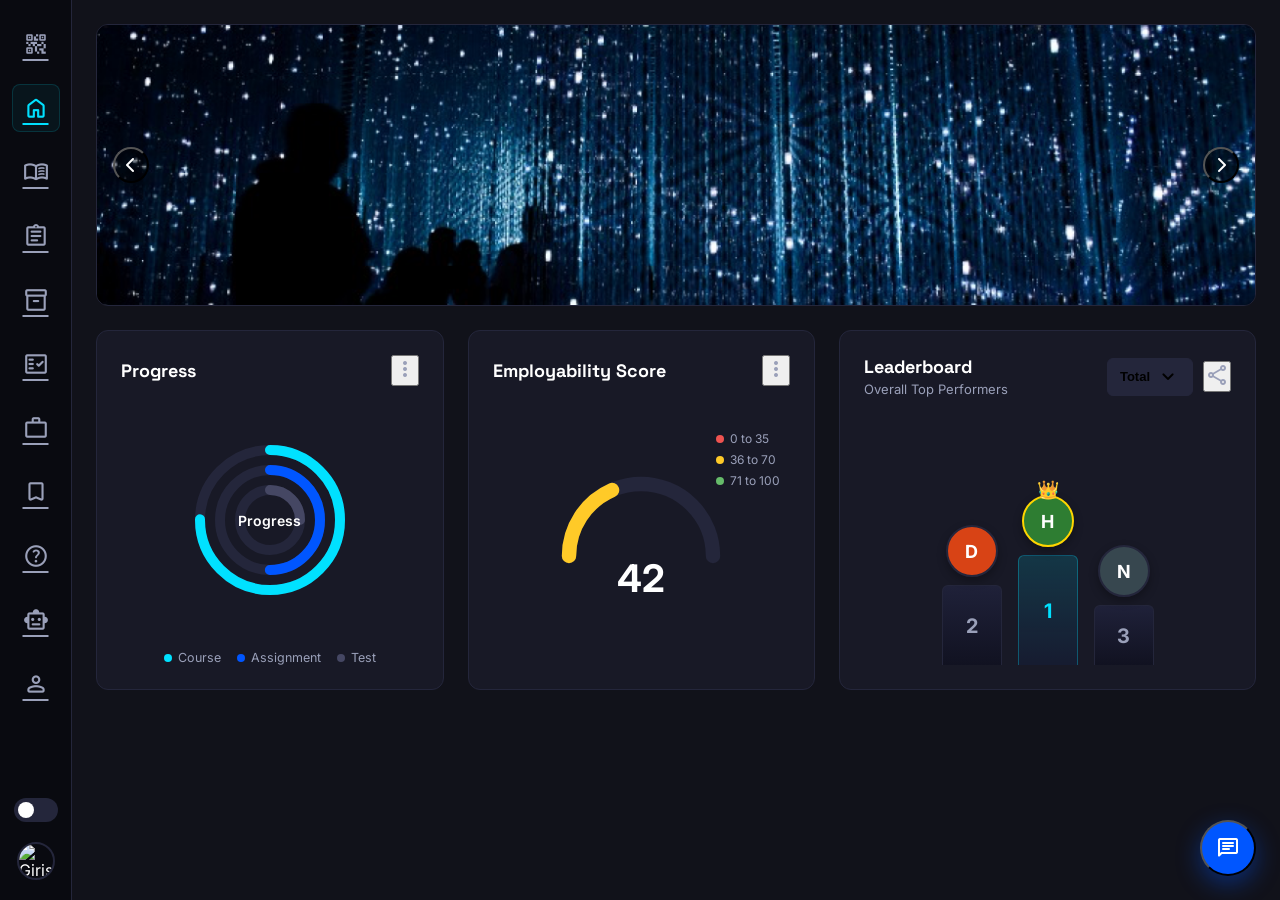
==== dashboard.html @ 03d18e81 "Deployment of tapacademy-clone" ====
<!DOCTYPE html>
<html lang="en">
<head>
    <meta charset="UTF-8">
    <meta name="viewport" content="width=device-width, initial-scale=1.0">
    <meta name="description" content="TAI Platform Student Dashboard Clone - Pixel-close replica.">
    <title>Dashboard | TAI Platform</title>
    <!-- Google Fonts & Material Symbols -->
    <link rel="preconnect" href="https://fonts.googleapis.com">
    <link rel="preconnect" href="https://fonts.gstatic.com" crossorigin>
    <link href="https://fonts.googleapis.com/css2?family=Inter:wght@300;400;500;600;700;800&family=Space+Grotesk:wght@500;700&display=swap" rel="stylesheet">
    <link rel="stylesheet" href="https://fonts.googleapis.com/css2?family=Material+Symbols+Rounded:opsz,wght,FILL,GRAD@20..48,100..700,0..1,-50..200" />
    <!-- FontAwesome for icons -->
    <link rel="stylesheet" href="https://cdnjs.cloudflare.com/ajax/libs/font-awesome/6.4.0/css/all.min.css">
    <style>
        :root {
            --bg-base: #11121a;
            --bg-sidebar: #090a10;
            --bg-card: #181926;
            --border-color: #24263b;
            --text-primary: #ffffff;
            --text-secondary: #9aa0b9;
            --accent-blue: #0056ff;
            --accent-cyan: #00e1ff;
            --accent-gradient: linear-gradient(135deg, #0056ff 0%, #00e1ff 100%);
            --font-sans: 'Inter', sans-serif;
            --font-display: 'Space Grotesk', sans-serif;
            --sidebar-width: 72px;
        }

        * {
            box-sizing: border-box;
            margin: 0;
            padding: 0;
        }

        body {
            background-color: var(--bg-base);
            color: var(--text-primary);
            font-family: var(--font-sans);
            display: flex;
            height: 100vh;
            width: 100vw;
            overflow: hidden;
        }

        /* Vertical Left Sidebar */
        .sidebar {
            width: var(--sidebar-width);
            background-color: var(--bg-sidebar);
            border-right: 1px solid var(--border-color);
            display: flex;
            flex-direction: column;
            align-items: center;
            padding: 20px 0;
            position: fixed;
            top: 0;
            bottom: 0;
            left: 0;
            z-index: 100;
        }

        .sidebar-icons {
            display: flex;
            flex-direction: column;
            gap: 16px;
            align-items: center;
            width: 100%;
        }

        .side-btn {
            width: 48px;
            height: 48px;
            border-radius: 8px;
            display: flex;
            align-items: center;
            justify-content: center;
            color: var(--text-secondary);
            transition: background-color 0.2s, color 0.2s;
            position: relative;
        }

        .side-btn:hover {
            background-color: rgba(255, 255, 255, 0.05);
            color: var(--text-primary);
        }

        .side-btn.active {
            color: var(--accent-cyan);
            background-color: rgba(0, 225, 255, 0.05);
            border: 1px solid rgba(0, 225, 255, 0.15);
        }

        .side-btn span {
            font-size: 26px;
        }

        .sidebar-bottom {
            margin-top: auto;
            display: flex;
            flex-direction: column;
            gap: 20px;
            align-items: center;
            width: 100%;
        }

        /* Toggle Mode Switch */
        .mode-toggle {
            width: 44px;
            height: 24px;
            background-color: #24263b;
            border-radius: 20px;
            position: relative;
            cursor: pointer;
        }

        .mode-toggle::after {
            content: '☀️';
            font-size: 10px;
            position: absolute;
            top: 50%;
            left: 4px;
            transform: translateY(-50%);
            width: 16px;
            height: 16px;
            background-color: #ffffff;
            border-radius: 50%;
            display: flex;
            align-items: center;
            justify-content: center;
            transition: left 0.2s;
        }

        .user-avatar {
            width: 38px;
            height: 38px;
            border-radius: 50%;
            object-fit: cover;
            border: 2px solid var(--border-color);
            cursor: pointer;
        }

        /* Main Workspace Content Area */
        .main-content {
            margin-left: var(--sidebar-width);
            flex: 1;
            height: 100%;
            overflow-y: auto;
            padding: 24px;
            display: flex;
            flex-direction: column;
            gap: 24px;
        }

        /* Banner Slider Block */
        .slider-banner {
            width: 100%;
            border-radius: 12px;
            overflow: hidden;
            border: 1px solid var(--border-color);
            position: relative;
            background-color: #0b0c13;
            cursor: pointer;
        }

        .banner-link-img {
            width: 100%;
            display: block;
            object-fit: cover;
            max-height: 280px;
        }

        /* Custom Navigation Arrows on Banner */
        .slider-arrow {
            position: absolute;
            top: 50%;
            transform: translateY(-50%);
            width: 36px;
            height: 36px;
            background-color: rgba(0, 0, 0, 0.4);
            border-radius: 50%;
            color: #ffffff;
            display: flex;
            align-items: center;
            justify-content: center;
            font-size: 16px;
            z-index: 10;
        }

        .arrow-left { left: 16px; }
        .arrow-right { right: 16px; }

        /* Dashboard Grid Layout */
        .dashboard-grid {
            display: grid;
            grid-template-columns: 1fr 1fr 1.2fr;
            gap: 24px;
            align-items: start;
        }

        /* Card blocks */
        .dashboard-card {
            background-color: var(--bg-card);
            border: 1px solid var(--border-color);
            border-radius: 12px;
            padding: 24px;
            display: flex;
            flex-direction: column;
            height: 360px;
        }

        .card-header-row {
            display: flex;
            justify-content: space-between;
            align-items: center;
            margin-bottom: 20px;
        }

        .card-title {
            font-family: var(--font-display);
            font-size: 18px;
            font-weight: 700;
        }

        .card-subtitle {
            font-size: 13px;
            color: var(--text-secondary);
            margin-top: 4px;
        }

        /* 1. Progress Card Details */
        .progress-visual-wrapper {
            flex: 1;
            display: flex;
            align-items: center;
            justify-content: center;
            position: relative;
        }

        .progress-svg {
            transform: rotate(-90deg);
            width: 160px;
            height: 160px;
        }

        .progress-circle-bg {
            fill: none;
            stroke: #24263b;
            stroke-width: 10;
        }

        .progress-circle-val {
            fill: none;
            stroke-width: 10;
            stroke-linecap: round;
            transition: stroke-dashoffset 1s ease;
        }

        .val-outer { stroke: var(--accent-cyan); }
        .val-middle { stroke: var(--accent-blue); }
        .val-inner { stroke: #454763; }

        .progress-center-text {
            position: absolute;
            font-size: 14px;
            font-weight: 600;
            color: var(--text-primary);
        }

        .progress-legend {
            display: flex;
            justify-content: center;
            gap: 16px;
            font-size: 12.5px;
            color: var(--text-secondary);
            margin-top: 16px;
        }

        .legend-item {
            display: flex;
            align-items: center;
            gap: 6px;
        }

        .legend-dot {
            width: 8px;
            height: 8px;
            border-radius: 50%;
        }

        .dot-outer { background-color: var(--accent-cyan); }
        .dot-middle { background-color: var(--accent-blue); }
        .dot-inner { background-color: #454763; }

        /* 2. Employability Score Gauge */
        .gauge-visual-wrapper {
            flex: 1;
            display: flex;
            flex-direction: column;
            align-items: center;
            justify-content: center;
            position: relative;
        }

        .gauge-svg {
            width: 180px;
            height: 100px;
        }

        .gauge-bg {
            fill: none;
            stroke: #24263b;
            stroke-width: 16;
            stroke-linecap: round;
        }

        .gauge-fill {
            fill: none;
            stroke: var(--accent-blue);
            stroke-width: 16;
            stroke-linecap: round;
            stroke-dasharray: 220;
            stroke-dashoffset: 220; /* Default empty score */
        }

        .gauge-score-value {
            font-size: 38px;
            font-weight: 700;
            margin-top: -15px;
        }

        .gauge-legend-column {
            display: flex;
            flex-direction: column;
            gap: 6px;
            position: absolute;
            right: 10px;
            top: 25px;
            font-size: 12px;
            color: var(--text-secondary);
        }

        /* 3. Leaderboard Podium */
        .leaderboard-dropdown {
            background-color: #24263b;
            border: 1px solid var(--border-color);
            padding: 6px 12px;
            border-radius: 6px;
            font-size: 13px;
            font-weight: 600;
            display: flex;
            align-items: center;
            gap: 6px;
        }

        .podium-container {
            flex: 1;
            display: flex;
            align-items: flex-end;
            justify-content: center;
            gap: 16px;
            margin-top: 20px;
        }

        .podium-col {
            display: flex;
            flex-direction: column;
            align-items: center;
        }

        .avatar-podium {
            width: 52px;
            height: 52px;
            border-radius: 50%;
            background-color: var(--border-color);
            display: flex;
            align-items: center;
            justify-content: center;
            font-size: 18px;
            font-weight: 700;
            position: relative;
            margin-bottom: 8px;
            box-shadow: 0 4px 10px rgba(0,0,0,0.3);
        }

        .podium-block {
            width: 60px;
            background: linear-gradient(180deg, #1f2139 0%, #111221 100%);
            border: 1px solid var(--border-color);
            border-bottom: none;
            border-radius: 6px 6px 0 0;
            display: flex;
            align-items: center;
            justify-content: center;
            font-size: 20px;
            font-weight: 700;
            color: var(--text-secondary);
        }

        /* Podium Heights and Specialties */
        .col-1st .avatar-podium {
            background-color: #2e7d32;
            border: 2px solid #ffd600;
        }

        .crown-icon {
            position: absolute;
            top: -18px;
            font-size: 18px;
        }

        .col-1st .podium-block {
            height: 110px;
            background: linear-gradient(180deg, rgba(0, 225, 255, 0.15) 0%, rgba(0, 86, 255, 0.05) 100%);
            border-color: rgba(0, 225, 255, 0.3);
            color: var(--accent-cyan);
        }

        .col-2nd .avatar-podium {
            background-color: #d84315;
            border: 2px solid var(--border-color);
        }

        .col-2nd .podium-block {
            height: 80px;
        }

        .col-3rd .avatar-podium {
            background-color: #37474f;
            border: 2px solid var(--border-color);
        }

        .col-3rd .podium-block {
            height: 60px;
        }

        /* Floating AI Help Button */
        .ai-chat-fab {
            position: fixed;
            bottom: 24px;
            right: 24px;
            width: 56px;
            height: 56px;
            background-color: var(--accent-blue);
            color: #ffffff;
            border-radius: 50%;
            display: flex;
            align-items: center;
            justify-content: center;
            box-shadow: 0 8px 24px rgba(0, 86, 255, 0.4);
            font-size: 24px;
            z-index: 1000;
            transition: transform 0.2s;
        }

        .ai-chat-fab:hover {
            transform: scale(1.05);
        }

        /* Responsive Viewports */
        @media (max-width: 1024px) {
            .dashboard-grid {
                grid-template-columns: 1fr 1fr;
            }
            .dashboard-card.leader-card {
                grid-column: 1 / -1;
            }
        }

        @media (max-width: 768px) {
            .sidebar {
                display: none; /* Hide sidebar on mobile */
            }
            .main-content {
                margin-left: 0;
                padding: 16px;
            }
            .dashboard-grid {
                grid-template-columns: 1fr;
            }
            .dashboard-card {
                height: auto;
            }
        }
    </style>
</head>
<body>
    <!-- Left Vertical Icon Sidebar -->
    <aside class="sidebar">
        <div class="sidebar-icons">
            <a href="#" class="side-btn" title="Scanner"><span class="material-symbols-rounded">qr_code_2</span></a>
            <a href="#" class="side-btn active" title="Home"><span class="material-symbols-rounded">home</span></a>
            <a href="#" class="side-btn" title="Courses"><span class="material-symbols-rounded">menu_book</span></a>
            <a href="#" class="side-btn" title="Assignments"><span class="material-symbols-rounded">assignment</span></a>
            <a href="#" class="side-btn" title="Projects"><span class="material-symbols-rounded">inventory_2</span></a>
            <a href="#" class="side-btn" title="Assessments"><span class="material-symbols-rounded">fact_check</span></a>
            <a href="#" class="side-btn" title="Jobs"><span class="material-symbols-rounded">work</span></a>
            <a href="#" class="side-btn" title="Bookmark"><span class="material-symbols-rounded">bookmark</span></a>
            <a href="#" class="side-btn" title="Help"><span class="material-symbols-rounded">help</span></a>
            <a href="#" class="side-btn" title="AI Assistant"><span class="material-symbols-rounded">smart_toy</span></a>
            <a href="#" class="side-btn" title="Profile"><span class="material-symbols-rounded">person</span></a>
        </div>
        
        <div class="sidebar-bottom">
            <div class="mode-toggle" title="Toggle Light/Dark Mode"></div>
            <img src="https://images.unsplash.com/photo-1534528741775-53994a69daeb?w=100&auto=format&fit=crop&q=80" alt="Girish" class="user-avatar" id="sidebar-user-avatar">
        </div>
    </aside>

    <!-- Main Workspace Content -->
    <main class="main-content">
        <!-- Top Batch Banner Slider -->
        <div class="slider-banner">
            <img src="assets/banner.png" alt="Starting New Batch Banner" class="banner-link-img">
            <button class="slider-arrow arrow-left"><i class="fas fa-chevron-left"></i></button>
            <button class="slider-arrow arrow-right"><i class="fas fa-chevron-right"></i></button>
        </div>

        <!-- Dashboard Grid of Cards -->
        <div class="dashboard-grid">
            
            <!-- Card 1: Progress Tracker -->
            <div class="dashboard-card">
                <div class="card-header-row">
                    <h3 class="card-title">Progress</h3>
                    <button class="tool-btn" style="color: var(--text-secondary)"><span class="material-symbols-rounded">more_vert</span></button>
                </div>
                <div class="progress-visual-wrapper">
                    <!-- Concentric Progress Rings -->
                    <svg class="progress-svg">
                        <!-- Outer Ring (Course: 75%) -->
                        <circle class="progress-circle-bg" cx="80" cy="80" r="70" />
                        <circle class="progress-circle-val val-outer" cx="80" cy="80" r="70" stroke-dasharray="440" stroke-dashoffset="110" />
                        
                        <!-- Middle Ring (Assignment: 50%) -->
                        <circle class="progress-circle-bg" cx="80" cy="80" r="50" />
                        <circle class="progress-circle-val val-middle" cx="80" cy="80" r="50" stroke-dasharray="314" stroke-dashoffset="157" />
                        
                        <!-- Inner Ring (Test: 25%) -->
                        <circle class="progress-circle-bg" cx="80" cy="80" r="30" />
                        <circle class="progress-circle-val val-inner" cx="80" cy="80" r="30" stroke-dasharray="188" stroke-dashoffset="141" />
                    </svg>
                    <span class="progress-center-text">Progress</span>
                </div>
                <div class="progress-legend">
                    <div class="legend-item"><span class="legend-dot dot-outer"></span>Course</div>
                    <div class="legend-item"><span class="legend-dot dot-middle"></span>Assignment</div>
                    <div class="legend-item"><span class="legend-dot dot-inner"></span>Test</div>
                </div>
            </div>

            <!-- Card 2: Employability Score Gauge -->
            <div class="dashboard-card">
                <div class="card-header-row">
                    <h3 class="card-title">Employability Score</h3>
                    <button class="tool-btn" style="color: var(--text-secondary)"><span class="material-symbols-rounded">more_vert</span></button>
                </div>
                <div class="gauge-visual-wrapper">
                    <!-- SVG Semicircular Gauge -->
                    <svg class="gauge-svg" viewBox="0 0 200 100">
                        <path class="gauge-bg" d="M20,90 A80,80 0 0,1 180,90" />
                        <path class="gauge-fill" id="gauge-progress-path" d="M20,90 A80,80 0 0,1 180,90" />
                    </svg>
                    <span class="gauge-score-value">0</span>
                    
                    <!-- Gauge Scoring segments -->
                    <div class="gauge-legend-column">
                        <div class="legend-item"><span class="legend-dot" style="background-color: #ef5350;"></span>0 to 35</div>
                        <div class="legend-item"><span class="legend-dot" style="background-color: #ffca28;"></span>36 to 70</div>
                        <div class="legend-item"><span class="legend-dot" style="background-color: #66bb6a;"></span>71 to 100</div>
                    </div>
                </div>
            </div>

            <!-- Card 3: Leaderboard Podium -->
            <div class="dashboard-card leader-card">
                <div class="card-header-row">
                    <div>
                        <h3 class="card-title">Leaderboard</h3>
                        <span class="card-subtitle">Overall Top Performers</span>
                    </div>
                    <div style="display:flex; gap:10px; align-items:center;">
                        <button class="leaderboard-dropdown">Total <span class="material-symbols-rounded font-size-xs">expand_more</span></button>
                        <button class="tool-btn" style="color: var(--text-secondary)"><span class="material-symbols-rounded">share</span></button>
                    </div>
                </div>
                
                <!-- Performance Podium -->
                <div class="podium-container">
                    <!-- 2nd Place -->
                    <div class="podium-col col-2nd">
                        <div class="avatar-podium" title="Darshan">D</div>
                        <div class="podium-block">2</div>
                    </div>
                    <!-- 1st Place -->
                    <div class="podium-col col-1st">
                        <div class="avatar-podium" title="Harshit">
                            <span class="crown-icon">👑</span>
                            H
                        </div>
                        <div class="podium-block">1</div>
                    </div>
                    <!-- 3rd Place -->
                    <div class="podium-col col-3rd">
                        <div class="avatar-podium" title="Naveen">N</div>
                        <div class="podium-block">3</div>
                    </div>
                </div>
            </div>

        </div>
    </main>

    <!-- Floating Help Chat Trigger -->
    <button class="ai-chat-fab" title="AI Doubt Assistant"><span class="material-symbols-rounded">chat</span></button>

    <!-- Script for gauge simulation -->
    <script>
        document.addEventListener("DOMContentLoaded", () => {
            // Animate Employability Score Gauge to mock value (e.g. 78 out of 100)
            const scoreLabel = document.querySelector(".gauge-score-value");
            const gaugeFill = document.getElementById("gauge-progress-path");
            
            if (scoreLabel && gaugeFill) {
                const targetScore = 78;
                let currentScore = 0;
                
                // Dasharray length for semicircle is ~251
                // 251 * (1 - score / 100)
                setTimeout(() => {
                    const timer = setInterval(() => {
                        currentScore++;
                        scoreLabel.textContent = currentScore;
                        
                        const offset = 220 - (currentScore / 100) * 220;
                        gaugeFill.style.strokeDashoffset = offset;
                        
                        // Change color based on score tier
                        if (currentScore < 35) {
                            gaugeFill.style.stroke = "#ef5350";
                        } else if (currentScore < 70) {
                            gaugeFill.style.stroke = "#ffca28";
                        } else {
                            gaugeFill.style.stroke = "#66bb6a";
                        }

                        if (currentScore >= targetScore) {
                            clearInterval(timer);
                        }
                    }, 20);
                }, 800);
            }
        });
    </script>
</body>
</html>
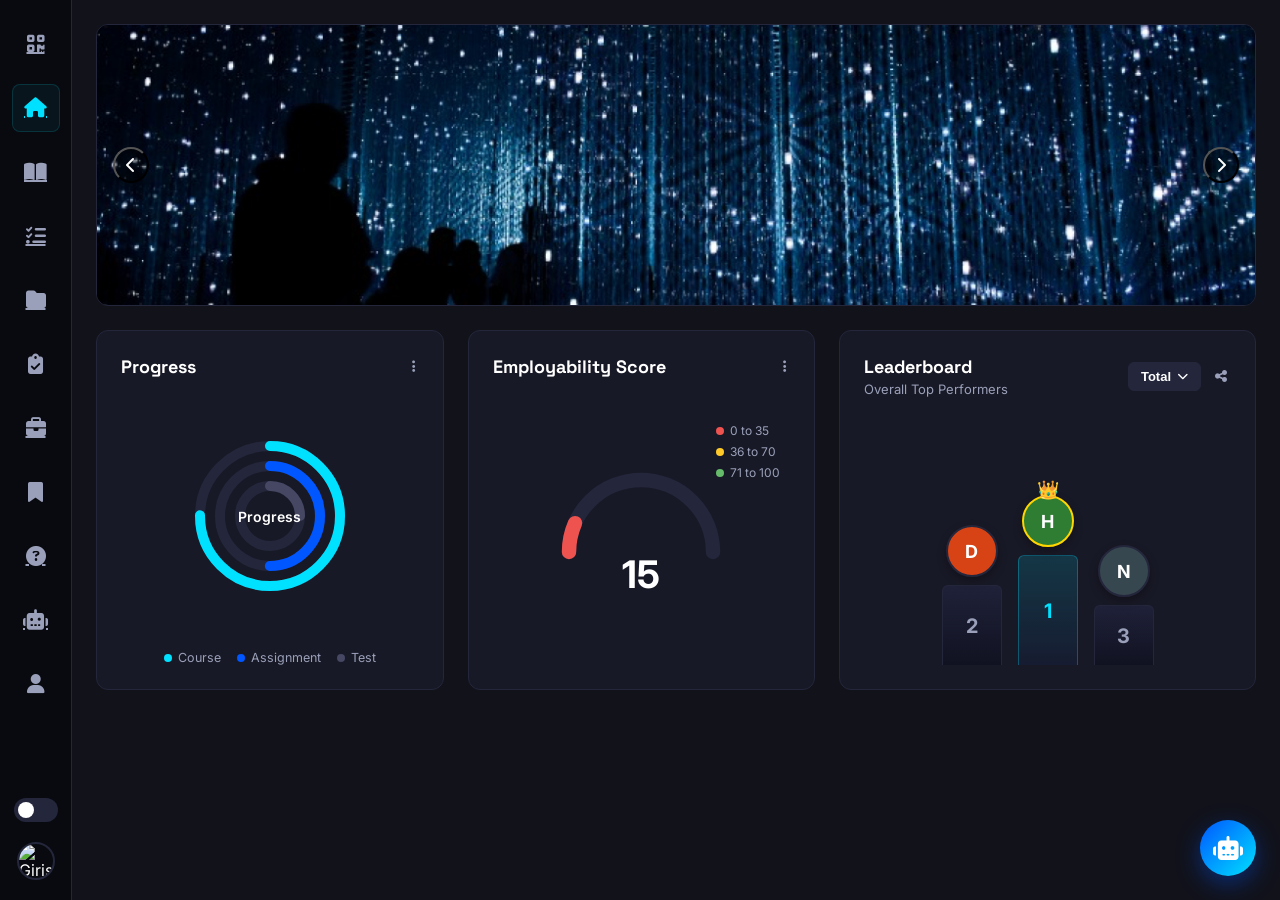
==== commit d4644518: "Fix: Resolve chatbot rendering, add global doubt assistant widget, and remove hero illustration/badg" ====
--- a/dashboard.html
+++ b/dashboard.html
@@ -434,14 +434,54 @@
             height: 60px;
         }
 
-        /* Floating AI Help Button */
-        .ai-chat-fab {
+        /* Tool Button styling */
+        .tool-btn {
+            background: none;
+            border: none;
+            cursor: pointer;
+            outline: none;
+            padding: 4px;
+            display: flex;
+            align-items: center;
+            justify-content: center;
+            color: var(--text-secondary);
+            transition: color 0.2s;
+        }
+        .tool-btn:hover {
+            color: var(--text-primary);
+        }
+
+        .side-btn i {
+            font-size: 20px;
+        }
+
+        .leaderboard-dropdown {
+            background-color: #24263b;
+            border: 1px solid var(--border-color);
+            padding: 6px 12px;
+            border-radius: 6px;
+            font-size: 13px;
+            font-weight: 600;
+            display: flex;
+            align-items: center;
+            gap: 6px;
+            color: var(--text-primary);
+            cursor: pointer;
+            outline: none;
+        }
+
+        /* Floating AI Doubt Assistant Widget */
+        .ai-chat-widget-container {
             position: fixed;
             bottom: 24px;
             right: 24px;
+            z-index: 10000;
+        }
+
+        .ai-chat-fab {
             width: 56px;
             height: 56px;
-            background-color: var(--accent-blue);
+            background: var(--accent-gradient);
             color: #ffffff;
             border-radius: 50%;
             display: flex;
@@ -449,13 +489,214 @@
             justify-content: center;
             box-shadow: 0 8px 24px rgba(0, 86, 255, 0.4);
             font-size: 24px;
-            z-index: 1000;
-            transition: transform 0.2s;
+            border: none;
+            outline: none;
+            cursor: pointer;
+            padding: 0;
+            transition: transform 0.2s, box-shadow 0.2s;
         }
 
         .ai-chat-fab:hover {
-            transform: scale(1.05);
-        }
+            transform: scale(1.08);
+            box-shadow: 0 12px 28px rgba(0, 86, 255, 0.55);
+        }
+
+        /* Chat Window */
+        .ai-chat-window {
+            position: absolute;
+            bottom: 72px;
+            right: 0;
+            width: 350px;
+            height: 480px;
+            background-color: rgba(24, 25, 38, 0.98);
+            backdrop-filter: blur(16px);
+            border: 1px solid var(--border-color);
+            border-radius: 16px;
+            box-shadow: 0 12px 40px rgba(0, 0, 0, 0.3);
+            display: flex;
+            flex-direction: column;
+            overflow: hidden;
+            opacity: 0;
+            visibility: hidden;
+            transform: translateY(20px) scale(0.95);
+            transition: opacity 0.3s ease, transform 0.3s ease, visibility 0.3s;
+        }
+
+        .ai-chat-window.open {
+            opacity: 1;
+            visibility: visible;
+            transform: translateY(0) scale(1);
+        }
+
+        /* Header */
+        .ai-chat-header {
+            background-color: var(--bg-card);
+            border-bottom: 1px solid var(--border-color);
+            padding: 16px;
+            display: flex;
+            justify-content: space-between;
+            align-items: center;
+        }
+
+        .header-info {
+            display: flex;
+            align-items: center;
+            gap: 12px;
+        }
+
+        .avatar-status {
+            width: 36px;
+            height: 36px;
+            border-radius: 50%;
+            background: var(--accent-gradient);
+            display: flex;
+            align-items: center;
+            justify-content: center;
+            position: relative;
+            font-size: 16px;
+            color: #ffffff;
+        }
+
+        .status-dot {
+            position: absolute;
+            bottom: 0;
+            right: 0;
+            width: 10px;
+            height: 10px;
+            background-color: #22c55e;
+            border: 2px solid var(--bg-card);
+            border-radius: 50%;
+        }
+
+        .header-info h4 {
+            font-size: 14px;
+            font-weight: 700;
+            color: var(--text-primary);
+        }
+
+        .header-info p {
+            font-size: 11px;
+            color: var(--text-secondary);
+        }
+
+        .ai-chat-header .close-btn {
+            background: none;
+            border: none;
+            color: var(--text-secondary);
+            font-size: 18px;
+            cursor: pointer;
+            padding: 4px;
+            transition: color 0.2s;
+        }
+
+        .ai-chat-header .close-btn:hover {
+            color: var(--text-primary);
+        }
+
+        /* Body */
+        .ai-chat-body {
+            flex: 1;
+            padding: 16px;
+            overflow-y: auto;
+            display: flex;
+            flex-direction: column;
+            gap: 12px;
+            background-color: rgba(9, 10, 16, 0.4);
+        }
+
+        .chat-message {
+            max-width: 80%;
+            padding: 10px 14px;
+            border-radius: 12px;
+            font-size: 13.5px;
+            line-height: 1.45;
+        }
+
+        .chat-message.bot {
+            background-color: var(--bg-card);
+            color: var(--text-primary);
+            border: 1px solid var(--border-color);
+            align-self: flex-start;
+            border-bottom-left-radius: 2px;
+        }
+
+        .chat-message.user {
+            background: var(--accent-gradient);
+            color: #ffffff;
+            align-self: flex-end;
+            border-bottom-right-radius: 2px;
+        }
+
+        /* typing indicator */
+        .typing-indicator {
+            align-self: flex-start;
+            background-color: var(--bg-card);
+            border: 1px solid var(--border-color);
+            border-radius: 12px;
+            padding: 10px 14px;
+            display: flex;
+            gap: 4px;
+        }
+
+        .typing-dot {
+            width: 6px;
+            height: 6px;
+            background-color: var(--text-secondary);
+            border-radius: 50%;
+            animation: typing 1.4s infinite ease-in-out both;
+        }
+
+        .typing-dot:nth-child(2) { animation-delay: 0.2s; }
+        .typing-dot:nth-child(3) { animation-delay: 0.4s; }
+
+        @keyframes typing {
+            0%, 80%, 100% { transform: scale(0.6); opacity: 0.4; }
+            40% { transform: scale(1); opacity: 1; }
+        }
+
+        /* Footer */
+        .ai-chat-footer {
+            padding: 12px 16px;
+            border-top: 1px solid var(--border-color);
+            display: flex;
+            gap: 8px;
+            background-color: var(--bg-card);
+        }
+
+        .ai-chat-footer input {
+            flex: 1;
+            background-color: rgba(9, 10, 16, 0.6);
+            border: 1px solid var(--border-color);
+            border-radius: 8px;
+            padding: 10px 14px;
+            color: var(--text-primary);
+            font-size: 13.5px;
+            outline: none;
+            transition: border-color 0.2s;
+        }
+
+        .ai-chat-footer input:focus {
+            border-color: var(--accent-blue);
+        }
+
+        .ai-chat-footer button {
+            width: 38px;
+            height: 38px;
+            background: var(--accent-gradient);
+            color: #ffffff;
+            border: none;
+            border-radius: 8px;
+            cursor: pointer;
+            display: flex;
+            align-items: center;
+            justify-content: center;
+            transition: opacity 0.2s;
+        }
+
+        .ai-chat-footer button:hover {
+            opacity: 0.9;
+        }
+
 
         /* Responsive Viewports */
         @media (max-width: 1024px) {
@@ -488,17 +729,17 @@
     <!-- Left Vertical Icon Sidebar -->
     <aside class="sidebar">
         <div class="sidebar-icons">
-            <a href="#" class="side-btn" title="Scanner"><span class="material-symbols-rounded">qr_code_2</span></a>
-            <a href="#" class="side-btn active" title="Home"><span class="material-symbols-rounded">home</span></a>
-            <a href="#" class="side-btn" title="Courses"><span class="material-symbols-rounded">menu_book</span></a>
-            <a href="#" class="side-btn" title="Assignments"><span class="material-symbols-rounded">assignment</span></a>
-            <a href="#" class="side-btn" title="Projects"><span class="material-symbols-rounded">inventory_2</span></a>
-            <a href="#" class="side-btn" title="Assessments"><span class="material-symbols-rounded">fact_check</span></a>
-            <a href="#" class="side-btn" title="Jobs"><span class="material-symbols-rounded">work</span></a>
-            <a href="#" class="side-btn" title="Bookmark"><span class="material-symbols-rounded">bookmark</span></a>
-            <a href="#" class="side-btn" title="Help"><span class="material-symbols-rounded">help</span></a>
-            <a href="#" class="side-btn" title="AI Assistant"><span class="material-symbols-rounded">smart_toy</span></a>
-            <a href="#" class="side-btn" title="Profile"><span class="material-symbols-rounded">person</span></a>
+            <a href="#" class="side-btn" title="Scanner"><i class="fas fa-qrcode"></i></a>
+            <a href="#" class="side-btn active" title="Home"><i class="fas fa-home"></i></a>
+            <a href="#" class="side-btn" title="Courses"><i class="fas fa-book-open"></i></a>
+            <a href="#" class="side-btn" title="Assignments"><i class="fas fa-tasks"></i></a>
+            <a href="#" class="side-btn" title="Projects"><i class="fas fa-folder"></i></a>
+            <a href="#" class="side-btn" title="Assessments"><i class="fas fa-clipboard-check"></i></a>
+            <a href="#" class="side-btn" title="Jobs"><i class="fas fa-briefcase"></i></a>
+            <a href="#" class="side-btn" title="Bookmark"><i class="fas fa-bookmark"></i></a>
+            <a href="#" class="side-btn" title="Help"><i class="fas fa-question-circle"></i></a>
+            <a href="#" class="side-btn" title="AI Assistant"><i class="fas fa-robot"></i></a>
+            <a href="#" class="side-btn" title="Profile"><i class="fas fa-user"></i></a>
         </div>
         
         <div class="sidebar-bottom">
@@ -523,7 +764,7 @@
             <div class="dashboard-card">
                 <div class="card-header-row">
                     <h3 class="card-title">Progress</h3>
-                    <button class="tool-btn" style="color: var(--text-secondary)"><span class="material-symbols-rounded">more_vert</span></button>
+                    <button class="tool-btn" style="color: var(--text-secondary)"><i class="fas fa-ellipsis-v"></i></button>
                 </div>
                 <div class="progress-visual-wrapper">
                     <!-- Concentric Progress Rings -->
@@ -553,7 +794,7 @@
             <div class="dashboard-card">
                 <div class="card-header-row">
                     <h3 class="card-title">Employability Score</h3>
-                    <button class="tool-btn" style="color: var(--text-secondary)"><span class="material-symbols-rounded">more_vert</span></button>
+                    <button class="tool-btn" style="color: var(--text-secondary)"><i class="fas fa-ellipsis-v"></i></button>
                 </div>
                 <div class="gauge-visual-wrapper">
                     <!-- SVG Semicircular Gauge -->
@@ -580,8 +821,8 @@
                         <span class="card-subtitle">Overall Top Performers</span>
                     </div>
                     <div style="display:flex; gap:10px; align-items:center;">
-                        <button class="leaderboard-dropdown">Total <span class="material-symbols-rounded font-size-xs">expand_more</span></button>
-                        <button class="tool-btn" style="color: var(--text-secondary)"><span class="material-symbols-rounded">share</span></button>
+                        <button class="leaderboard-dropdown">Total <i class="fas fa-chevron-down" style="font-size: 11px;"></i></button>
+                        <button class="tool-btn" style="color: var(--text-secondary)"><i class="fas fa-share-alt"></i></button>
                     </div>
                 </div>
                 
@@ -611,8 +852,41 @@
         </div>
     </main>
 
-    <!-- Floating Help Chat Trigger -->
-    <button class="ai-chat-fab" title="AI Doubt Assistant"><span class="material-symbols-rounded">chat</span></button>
+    <!-- Floating AI Doubt Assistant Widget -->
+    <div id="ai-chat-widget" class="ai-chat-widget-container">
+        <!-- Chat FAB Button -->
+        <button id="ai-chat-toggle" class="ai-chat-fab" title="AI Doubt Assistant">
+            <i class="fas fa-robot"></i>
+        </button>
+        
+        <!-- Chat Window Popup -->
+        <div id="ai-chat-window" class="ai-chat-window">
+            <div class="ai-chat-header">
+                <div class="header-info">
+                    <div class="avatar-status">
+                        <i class="fas fa-robot"></i>
+                        <span class="status-dot"></span>
+                    </div>
+                    <div>
+                        <h4>TAI Doubt Assistant</h4>
+                        <p>Active 24/7 • AI Tutor</p>
+                    </div>
+                </div>
+                <button id="ai-chat-close" class="close-btn" title="Close"><i class="fas fa-times"></i></button>
+            </div>
+            
+            <div class="ai-chat-body" id="ai-chat-body">
+                <div class="chat-message bot">
+                    Hi! I'm your TAI AI Tutor. Ask me any coding concept or placement doubt, and I'll help you immediately!
+                </div>
+            </div>
+            
+            <div class="ai-chat-footer">
+                <input type="text" id="ai-chat-input" placeholder="Ask a doubt..." autocomplete="off">
+                <button id="ai-chat-send" title="Send message"><i class="fas fa-paper-plane"></i></button>
+            </div>
+        </div>
+    </div>
 
     <!-- Script for gauge simulation -->
     <script>
@@ -651,6 +925,119 @@
                 }, 800);
             }
         });
+
+        // Interactive AI Chatbot Widget Logic
+        document.addEventListener("DOMContentLoaded", () => {
+            const chatToggle = document.getElementById("ai-chat-toggle");
+            const chatWindow = document.getElementById("ai-chat-window");
+            const chatClose = document.getElementById("ai-chat-close");
+            const chatInput = document.getElementById("ai-chat-input");
+            const chatSend = document.getElementById("ai-chat-send");
+            const chatBody = document.getElementById("ai-chat-body");
+
+            if (!chatToggle || !chatWindow || !chatClose || !chatInput || !chatSend || !chatBody) return;
+
+            chatToggle.addEventListener("click", () => {
+                chatWindow.classList.toggle("open");
+                if (chatWindow.classList.contains("open")) {
+                    chatInput.focus();
+                }
+            });
+
+            chatClose.addEventListener("click", () => {
+                chatWindow.classList.remove("open");
+            });
+
+            window.addEventListener("keydown", (e) => {
+                if (e.key === "Escape") {
+                    chatWindow.classList.remove("open");
+                }
+            });
+
+            function sendMessage() {
+                const text = chatInput.value.trim();
+                if (!text) return;
+
+                // Add user message
+                appendMessage(text, "user");
+                chatInput.value = "";
+
+                // Auto-scroll
+                chatBody.scrollTop = chatBody.scrollHeight;
+
+                // Show typing indicator
+                showTypingIndicator();
+
+                // Get bot reply
+                setTimeout(() => {
+                    removeTypingIndicator();
+                    const reply = getBotReply(text);
+                    appendMessage(reply, "bot");
+                    chatBody.scrollTop = chatBody.scrollHeight;
+                }, 1200);
+            }
+
+            chatSend.addEventListener("click", sendMessage);
+            chatInput.addEventListener("keydown", (e) => {
+                if (e.key === "Enter") {
+                    sendMessage();
+                }
+            });
+
+            function appendMessage(text, sender) {
+                const msgDiv = document.createElement("div");
+                msgDiv.className = `chat-message ${sender}`;
+                msgDiv.textContent = text;
+                chatBody.appendChild(msgDiv);
+            }
+
+            let typingElement = null;
+
+            function showTypingIndicator() {
+                if (typingElement) return;
+                typingElement = document.createElement("div");
+                typingElement.className = "typing-indicator";
+                typingElement.innerHTML = `
+                    <span class="typing-dot"></span>
+                    <span class="typing-dot"></span>
+                    <span class="typing-dot"></span>
+                `;
+                chatBody.appendChild(typingElement);
+                chatBody.scrollTop = chatBody.scrollHeight;
+            }
+
+            function removeTypingIndicator() {
+                if (typingElement) {
+                    typingElement.remove();
+                    typingElement = null;
+                }
+            }
+
+            function getBotReply(message) {
+                const msg = message.toLowerCase();
+                
+                if (msg.includes("hello") || msg.includes("hi") || msg.includes("hey")) {
+                    return "Hello! How can I help you today? Ask me about our courses, placements, or coding doubts!";
+                }
+                if (msg.includes("java")) {
+                    return "Our Java Full Stack course covers Java basics, DSA, Spring Boot, React, and SQL. It runs for 120 days and includes unlimited placement drives!";
+                }
+                if (msg.includes("python")) {
+                    return "Our Python Full Stack course covers Core & Advanced Python, Django, ReactJS, SQL, and DSA. Great for building web apps and starting a tech career!";
+                }
+                if (msg.includes("placement") || msg.includes("job") || msg.includes("salary")) {
+                    return "Tap Academy provides unlimited placement drives with 400+ partner companies. Graduates land packages ranging from ₹5 LPA to ₹16 LPA!";
+                }
+                if (msg.includes("fee") || msg.includes("cost") || msg.includes("price")) {
+                    return "We offer flexible pricing options and EMI plans. Request a callback from our advisor using the contact form, and they will share all details!";
+                }
+                if (msg.includes("analytics") || msg.includes("data")) {
+                    return "Our Data Analytics course covers Advanced Excel, SQL Databases, Power BI, Python, and Predictive AI modeling. Ideal for aspiring Data Analysts!";
+                }
+                
+                return "That's a great question! I'm here to guide you with any coding doubts or course questions. Feel free to request a callback using our advisor form for detailed enrollment details!";
+            }
+        });
     </script>
 </body>
 </html>
